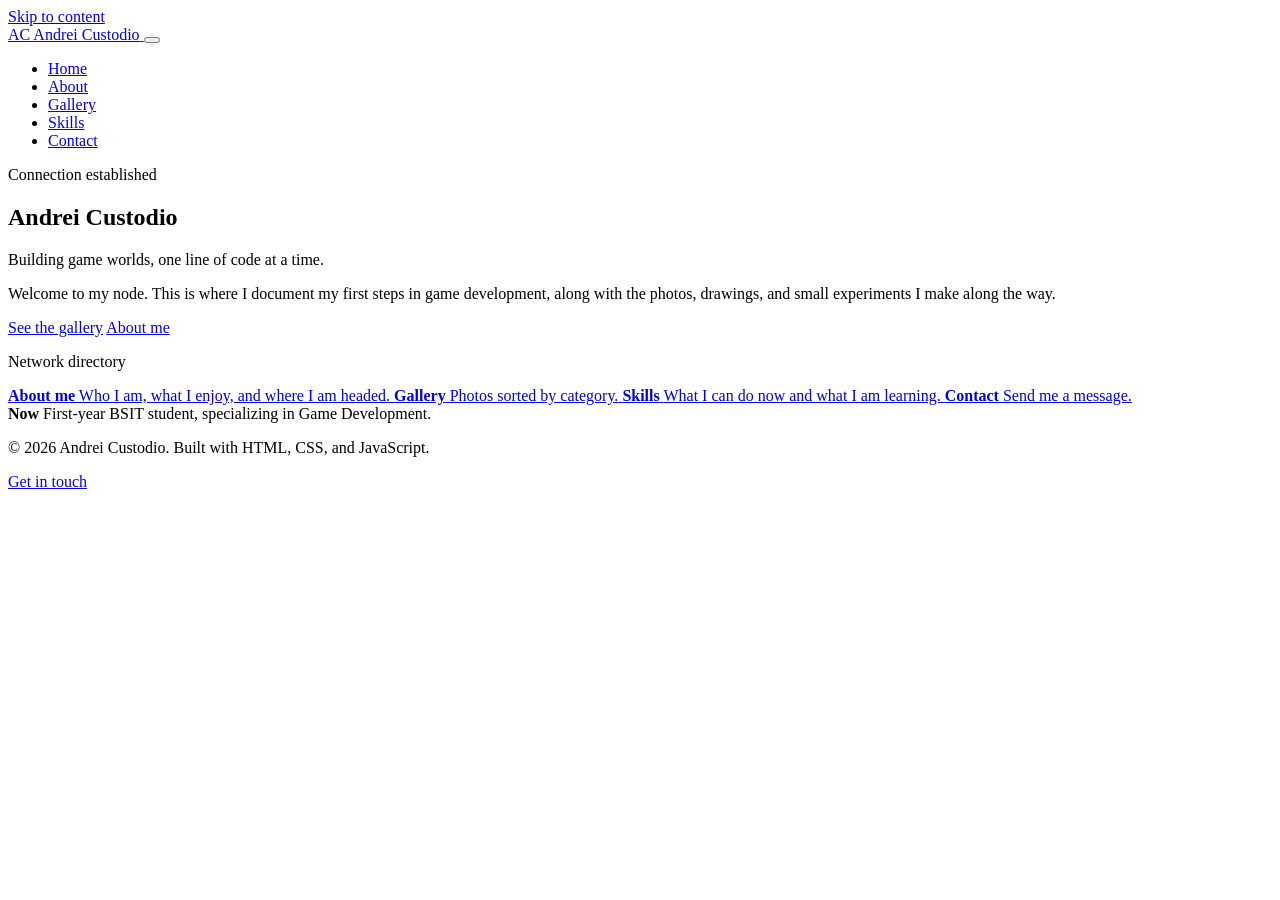
==== index.html @ eb151a93 "Add files via upload" ====
<!DOCTYPE html>
<!-- ===== HOME PAGE =====
     Edit the text between the tags to change what people read.
     The header and footer are repeated on every page. If you change them here,
     change them in the other .html files too. -->
<html lang="en">
<head>
  <meta charset="UTF-8">
  <meta name="viewport" content="width=device-width, initial-scale=1.0">
  <title>Andrei Custodio | Portfolio</title>
  <meta name="description" content="Portfolio of Andrei Custodio, a first-year BSIT Game Development student.">

  <!-- Fonts: the only external file this site uses. Remove this block to use local fonts only. -->
  <link rel="preconnect" href="https://fonts.googleapis.com">
  <link rel="preconnect" href="https://fonts.gstatic.com" crossorigin>
  <link href="https://fonts.googleapis.com/css2?family=Chakra+Petch:wght@400;500;600;700&family=Rajdhani:wght@400;500;600;700&display=swap" rel="stylesheet">

  <!-- The stylesheet for the whole site -->
  <link rel="stylesheet" href="css/style.css">
</head>
<body>

  <!-- Lets keyboard users jump past the menu -->
  <a class="skip-link" href="#main">Skip to content</a>

  <!-- ===== HEADER AND NAVIGATION (repeated on every page) ===== -->
  <header class="site-header">
    <div class="container header-inner">
      <a href="index.html" class="brand" aria-label="Andrei Custodio, home">
        <span class="brand-mark" aria-hidden="true">AC</span>
        <span class="brand-name">Andrei Custodio</span>
      </a>

      <!-- The hamburger button, shown only on small screens -->
      <button class="nav-toggle" type="button" aria-expanded="false" aria-controls="site-nav" aria-label="Toggle menu">
        <span></span><span></span><span></span>
      </button>

      <nav class="site-nav" id="site-nav" aria-label="Main navigation">
        <ul class="nav-list">
          <li><a class="nav-link" href="index.html">Home</a></li>
          <li><a class="nav-link" href="about.html">About</a></li>
          <li><a class="nav-link" href="gallery.html">Gallery</a></li>
          <li><a class="nav-link" href="skills.html">Skills</a></li>
          <li><a class="nav-link" href="contact.html">Contact</a></li>
        </ul>
      </nav>
    </div>
  </header>

  <main id="main">

    <!-- ===== HERO: name, tagline, welcome, and the network directory ===== -->
    <section class="hero">
      <div class="container hero-grid">

        <!-- Left side: the introduction. Each child animates in one after another. -->
        <div class="hero-copy">
          <p class="status-line">
            <span class="status-dot" aria-hidden="true"></span>
            Connection established
          </p>

          <!-- Your name. The data-text copy is used for the glitch effect. -->
          <h1><span class="glitch" data-text="Andrei Custodio">Andrei Custodio</span></h1>

          <!-- EDIT ME: your tagline -->
          <p class="tagline">Building game worlds, one line of code at a time.</p>

          <!-- EDIT ME: your welcome message -->
          <p>
            Welcome to my node. This is where I document my first steps in game development,
            along with the photos, drawings, and small experiments I make along the way.
          </p>

          <div class="hero-actions">
            <a class="btn" href="gallery.html">See the gallery</a>
            <a class="btn btn-ghost" href="about.html">About me</a>
          </div>
        </div>

        <!-- Right side: a directory of tiles that link to each page -->
        <aside class="frame hero-panel" aria-label="Site directory">
          <p class="panel-title">Network directory</p>

          <div class="node-grid">
            <a class="frame node" href="about.html">
              <span class="node-dot" aria-hidden="true"></span>
              <strong>About me</strong>
              <span>Who I am, what I enjoy, and where I am headed.</span>
            </a>

            <a class="frame node" href="gallery.html">
              <span class="node-dot" aria-hidden="true"></span>
              <strong>Gallery</strong>
              <span>Photos sorted by category.</span>
            </a>

            <a class="frame node" href="skills.html">
              <span class="node-dot" aria-hidden="true"></span>
              <strong>Skills</strong>
              <span>What I can do now and what I am learning.</span>
            </a>

            <a class="frame node" href="contact.html">
              <span class="node-dot" aria-hidden="true"></span>
              <strong>Contact</strong>
              <span>Send me a message.</span>
            </a>

            <!-- A non-link tile for a short status note. Edit the text to match your current focus. -->
            <div class="frame node wide">
              <span class="node-dot" aria-hidden="true"></span>
              <strong>Now</strong>
              <span>First-year BSIT student, specializing in Game Development.</span>
            </div>
          </div>
        </aside>

      </div>
    </section>

  </main>

  <!-- ===== FOOTER (repeated on every page) ===== -->
  <footer class="site-footer">
    <div class="container footer-inner">
      <p>&copy; <span id="year">2026</span> Andrei Custodio. Built with HTML, CSS, and JavaScript.</p>
      <p><a href="contact.html">Get in touch</a></p>
    </div>
  </footer>

  <!-- Pop-up message box used by main.js -->
  <div class="toast" id="toast" role="status" aria-live="polite"></div>

  <!-- JavaScript. main.js must load first because the other scripts use its helpers. -->
  <script src="js/main.js"></script>
</body>
</html>
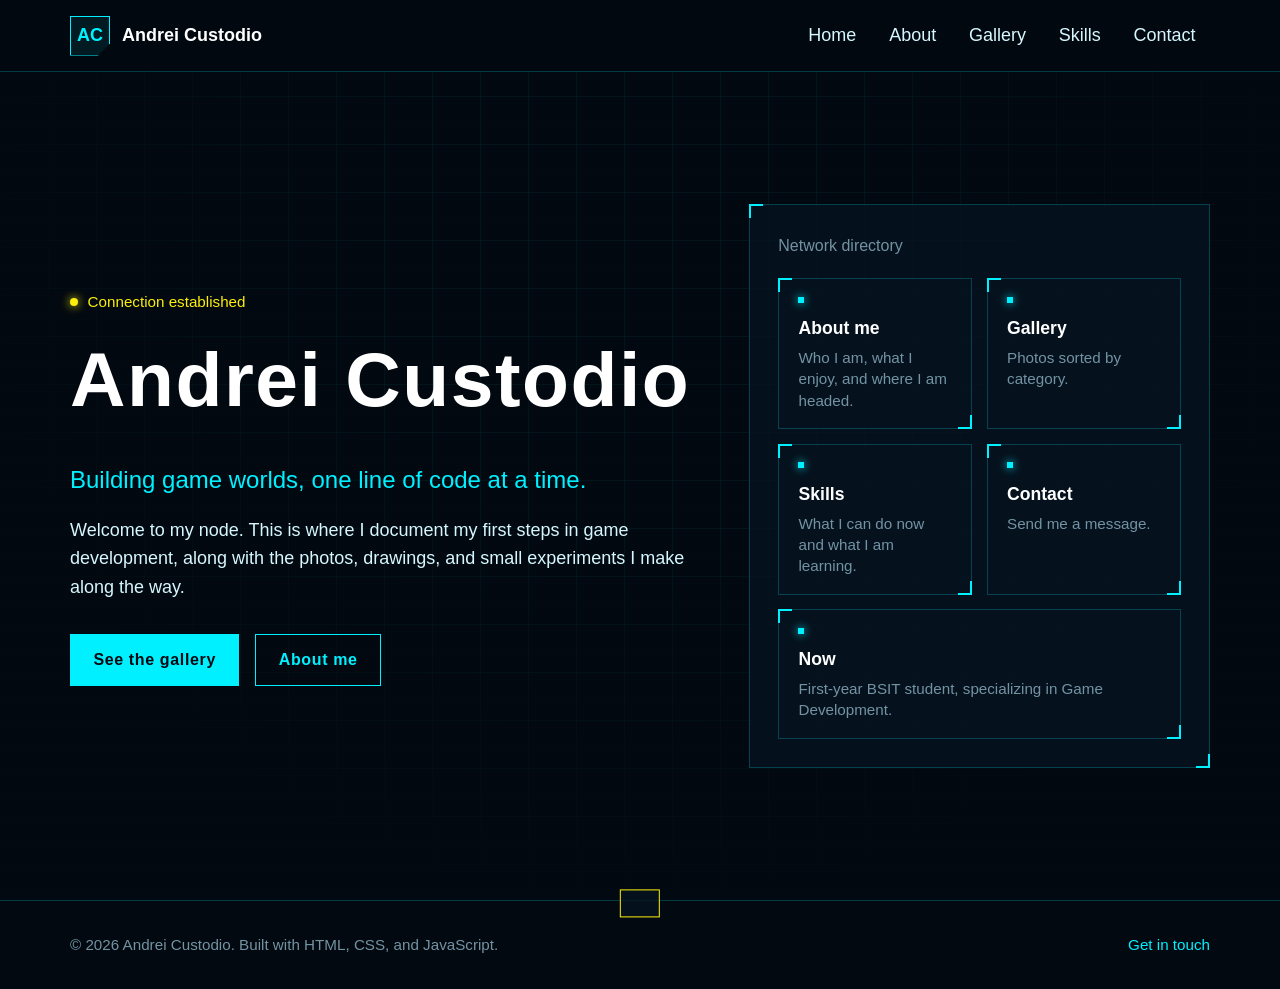
==== commit cc270e3e: "Update index.html" ====
--- a/index.html
+++ b/index.html
@@ -16,7 +16,7 @@
   <link href="https://fonts.googleapis.com/css2?family=Chakra+Petch:wght@400;500;600;700&family=Rajdhani:wght@400;500;600;700&display=swap" rel="stylesheet">
 
   <!-- The stylesheet for the whole site -->
-  <link rel="stylesheet" href="css/style.css">
+  <link rel="stylesheet" href="style.css">
 </head>
 <body>
 
--- a/style.css
+++ b/style.css
@@ -0,0 +1,1219 @@
+/* =========================================================
+   style.css - the one stylesheet for the whole site.
+
+   Table of contents
+   1. Design tokens (colours and fonts - change them here)
+   2. Base styles
+   3. Background effects
+   4. Header and navigation
+   5. Buttons
+   6. Framed panels (the bracket-corner look)
+   7. Page layout helpers
+   8. Home hero
+   9. Gallery and lightbox
+   10. Skills
+   11. Contact page
+   12. Footer and toast
+   13. Animations
+   14. Responsive rules
+   ========================================================= */
+
+
+/* ---------------------------------------------------------
+   1. DESIGN TOKENS
+   Change a colour once here and it updates across the site.
+   --------------------------------------------------------- */
+:root {
+  --bg: #030910;            /* page background */
+  --bg-2: #061420;          /* slightly lighter background */
+  --panel: rgba(6, 20, 32, 0.78); /* card and panel background */
+  --cyan: #00f0ff;          /* main neon accent */
+  --blue: #1f6bff;          /* electric blue, used for glitch detail */
+  --yellow: #fcee0a;        /* subtle accent: status, focus, notes */
+  --text: #d6f7ff;         /* body text */
+  --muted: #7393a3;         /* secondary text */
+  --line: rgba(0, 240, 255, 0.22);       /* thin borders */
+  --line-strong: rgba(0, 240, 255, 0.7); /* borders on hover */
+  --danger: #ff3b5c;        /* form error text */
+
+  --font-display: 'Chakra Petch', 'Trebuchet MS', sans-serif;
+  --font-body: 'Rajdhani', 'Segoe UI', sans-serif;
+
+  --max-width: 1140px;
+  --header-h: 72px;
+}
+
+
+/* ---------------------------------------------------------
+   2. BASE STYLES
+   --------------------------------------------------------- */
+*,
+*::before,
+*::after {
+  box-sizing: border-box;
+}
+
+html {
+  scroll-behavior: smooth;
+  scroll-padding-top: calc(var(--header-h) + 16px);
+}
+
+body {
+  margin: 0;
+  min-height: 100vh;
+  background: var(--bg);
+  color: var(--text);
+  font-family: var(--font-body);
+  font-size: 1.125rem;
+  line-height: 1.6;
+  overflow-x: hidden;
+}
+
+img {
+  max-width: 100%;
+  display: block;
+}
+
+a {
+  color: var(--cyan);
+  text-decoration: none;
+  transition: color 0.2s ease, text-shadow 0.2s ease;
+}
+
+a:hover {
+  color: #fff;
+  text-shadow: 0 0 8px var(--cyan);
+}
+
+h1,
+h2,
+h3 {
+  font-family: var(--font-display);
+  color: #fff;
+  line-height: 1.15;
+  margin: 0 0 0.5em;
+  letter-spacing: 0.02em;
+}
+
+h1 {
+  font-size: clamp(2.4rem, 7vw, 4.8rem);
+  font-weight: 700;
+}
+
+h2 {
+  font-size: clamp(1.9rem, 4vw, 2.6rem);
+  font-weight: 600;
+}
+
+h3 {
+  font-size: 1.35rem;
+  font-weight: 500;
+}
+
+p {
+  margin: 0 0 1em;
+  max-width: 62ch; /* keeps lines comfortable to read */
+}
+
+ul {
+  padding-left: 1.2rem;
+}
+
+/* Keyboard users can see where they are */
+:focus-visible {
+  outline: 2px solid var(--yellow);
+  outline-offset: 3px;
+}
+
+[hidden] {
+  display: none !important;
+}
+
+.container {
+  width: min(100% - 2.5rem, var(--max-width));
+  margin-inline: auto;
+}
+
+main {
+  padding-top: var(--header-h);
+}
+
+.section {
+  padding: clamp(3.5rem, 8vw, 6rem) 0;
+}
+
+.section-head {
+  margin-bottom: 2.5rem;
+}
+
+.section-head p {
+  color: var(--muted);
+}
+
+.muted-note {
+  color: var(--muted);
+  font-size: 0.95rem;
+}
+
+.sr-only {
+  position: absolute;
+  width: 1px;
+  height: 1px;
+  padding: 0;
+  margin: -1px;
+  overflow: hidden;
+  clip: rect(0, 0, 0, 0);
+  white-space: nowrap;
+  border: 0;
+}
+
+/* "Skip to content" link - hidden until a keyboard user tabs to it */
+.skip-link {
+  position: absolute;
+  left: 1rem;
+  top: -100px;
+  z-index: 200;
+  padding: 0.5rem 1rem;
+  background: var(--yellow);
+  color: var(--bg);
+}
+
+.skip-link:focus {
+  top: 1rem;
+}
+
+
+/* ---------------------------------------------------------
+   3. BACKGROUND EFFECTS
+   A faint grid and scanlines sit behind every page.
+   --------------------------------------------------------- */
+body::before {
+  content: "";
+  position: fixed;
+  inset: 0;
+  z-index: -2;
+  background-image:
+    linear-gradient(rgba(0, 240, 255, 0.05) 1px, transparent 1px),
+    linear-gradient(90deg, rgba(0, 240, 255, 0.05) 1px, transparent 1px);
+  background-size: 48px 48px;
+  mask-image: radial-gradient(ellipse at 50% 30%, #000 30%, transparent 80%);
+}
+
+body::after {
+  content: "";
+  position: fixed;
+  inset: 0;
+  z-index: -1;
+  pointer-events: none;
+  background: repeating-linear-gradient(
+    0deg,
+    rgba(0, 0, 0, 0.18) 0 1px,
+    transparent 1px 3px
+  );
+  opacity: 0.35;
+}
+
+
+/* ---------------------------------------------------------
+   4. HEADER AND NAVIGATION
+   --------------------------------------------------------- */
+.site-header {
+  position: fixed;   /* stays at the top while scrolling */
+  top: 0;
+  left: 0;
+  right: 0;
+  height: var(--header-h);
+  z-index: 100;
+  background: rgba(3, 9, 16, 0.92);
+  border-bottom: 1px solid var(--line);
+  transition: box-shadow 0.3s ease;
+}
+
+.site-header.scrolled {
+  box-shadow: 0 6px 24px rgba(0, 240, 255, 0.12);
+}
+
+.header-inner {
+  height: 100%;
+  display: flex;
+  align-items: center;
+  justify-content: space-between;
+  gap: 1rem;
+}
+
+.brand {
+  display: flex;
+  align-items: center;
+  gap: 0.75rem;
+  color: #fff;
+  font-family: var(--font-display);
+  font-weight: 600;
+}
+
+.brand:hover {
+  color: #fff;
+}
+
+/* The "AC" badge has a clipped corner, like a data chip */
+.brand-mark {
+  width: 40px;
+  height: 40px;
+  display: grid;
+  place-items: center;
+  color: var(--cyan);
+  background: rgba(0, 240, 255, 0.08);
+  border: 1px solid var(--cyan);
+  clip-path: polygon(0 0, 100% 0, 100% 70%, 70% 100%, 0 100%);
+  font-weight: 700;
+}
+
+.site-nav {
+  display: flex;
+}
+
+.nav-list {
+  display: flex;
+  gap: 0.25rem;
+  list-style: none;
+  margin: 0;
+  padding: 0;
+}
+
+.nav-link {
+  display: block;
+  position: relative;
+  padding: 0.5rem 0.9rem;
+  color: var(--text);
+  font-family: var(--font-display);
+  font-weight: 500;
+}
+
+/* A cyan line slides in under the link on hover and on the current page */
+.nav-link::after {
+  content: "";
+  position: absolute;
+  left: 0.9rem;
+  right: 0.9rem;
+  bottom: 2px;
+  height: 2px;
+  background: var(--cyan);
+  transform: scaleX(0);
+  transform-origin: left;
+  transition: transform 0.3s ease;
+}
+
+.nav-link:hover,
+.nav-link.active {
+  color: #fff;
+  text-shadow: 0 0 8px var(--cyan);
+}
+
+.nav-link.active {
+  color: var(--cyan);
+}
+
+.nav-link:hover::after,
+.nav-link.active::after {
+  transform: scaleX(1);
+}
+
+/* Hamburger button - only shown on small screens */
+.nav-toggle {
+  display: none;
+  flex-direction: column;
+  justify-content: center;
+  gap: 5px;
+  width: 44px;
+  height: 44px;
+  padding: 0 10px;
+  background: none;
+  border: 1px solid var(--line);
+  cursor: pointer;
+}
+
+.nav-toggle span {
+  display: block;
+  height: 2px;
+  background: var(--cyan);
+  transition: transform 0.3s ease, opacity 0.3s ease;
+}
+
+/* Turns the three lines into an X when the menu is open */
+.nav-toggle[aria-expanded="true"] span:nth-child(1) {
+  transform: translateY(7px) rotate(45deg);
+}
+
+.nav-toggle[aria-expanded="true"] span:nth-child(2) {
+  opacity: 0;
+}
+
+.nav-toggle[aria-expanded="true"] span:nth-child(3) {
+  transform: translateY(-7px) rotate(-45deg);
+}
+
+
+/* ---------------------------------------------------------
+   5. BUTTONS
+   Use class="btn" for the main action and "btn btn-ghost" for a secondary one.
+   --------------------------------------------------------- */
+.btn {
+  display: inline-flex;
+  align-items: center;
+  gap: 0.5rem;
+  padding: 0.75rem 1.4rem;
+  font-family: var(--font-display);
+  font-weight: 600;
+  font-size: 1rem;
+  letter-spacing: 0.04em;
+  color: var(--bg);
+  background: var(--cyan);
+  border: 1px solid var(--cyan);
+  cursor: pointer;
+  transition: box-shadow 0.25s ease, background 0.25s ease, color 0.25s ease;
+}
+
+.btn:hover {
+  color: var(--bg);
+  background: #fff;
+  box-shadow: 0 0 18px rgba(0, 240, 255, 0.6);
+}
+
+.btn-ghost {
+  background: transparent;
+  color: var(--cyan);
+}
+
+.btn-ghost:hover {
+  color: var(--cyan);
+  background: rgba(0, 240, 255, 0.1);
+  box-shadow: 0 0 18px rgba(0, 240, 255, 0.35);
+}
+
+
+/* ---------------------------------------------------------
+   6. FRAMED PANELS
+   .frame gives a thin border with bright corner brackets.
+   Used for cards, tiles, and forms.
+   --------------------------------------------------------- */
+.frame {
+  position: relative;
+  background: var(--panel);
+  border: 1px solid var(--line);
+  padding: 1.5rem;
+  transition: border-color 0.3s ease, box-shadow 0.3s ease, transform 0.3s ease;
+}
+
+.frame::before,
+.frame::after {
+  content: "";
+  position: absolute;
+  width: 14px;
+  height: 14px;
+  border-color: var(--cyan);
+  border-style: solid;
+  transition: width 0.3s ease, height 0.3s ease;
+}
+
+.frame::before {
+  top: -1px;
+  left: -1px;
+  border-width: 2px 0 0 2px;
+}
+
+.frame::after {
+  bottom: -1px;
+  right: -1px;
+  border-width: 0 2px 2px 0;
+}
+
+/* Brackets grow and the glow appears on hover */
+.frame:hover {
+  border-color: var(--line-strong);
+  box-shadow: 0 0 24px rgba(0, 240, 255, 0.15);
+}
+
+.frame:hover::before,
+.frame:hover::after {
+  width: 28px;
+  height: 28px;
+}
+
+
+/* ---------------------------------------------------------
+   7. PAGE LAYOUT HELPERS
+   --------------------------------------------------------- */
+/* Title block at the top of the inner pages */
+.page-header {
+  padding: 3.5rem 0 2rem;
+}
+
+.page-header p {
+  color: var(--muted);
+  font-size: 1.2rem;
+}
+
+.tags {
+  display: flex;
+  flex-wrap: wrap;
+  gap: 0.4rem;
+  list-style: none;
+  margin: 0 0 1rem;
+  padding: 0;
+}
+
+.tag {
+  padding: 0.15rem 0.55rem;
+  font-size: 0.9rem;
+  color: var(--cyan);
+  border: 1px solid var(--line);
+}
+
+.status {
+  margin: 0;
+  font-family: var(--font-display);
+  font-size: 0.9rem;
+  color: var(--yellow);
+}
+
+
+/* ---------------------------------------------------------
+   8. HOME HERO
+   --------------------------------------------------------- */
+.hero {
+  min-height: calc(100vh - var(--header-h));
+  display: flex;
+  align-items: center;
+  padding: 3rem 0;
+}
+
+.hero-grid {
+  display: grid;
+  grid-template-columns: 1.15fr 0.85fr;
+  gap: 3.5rem;
+  align-items: center;
+}
+
+.status-line {
+  display: inline-flex;
+  align-items: center;
+  gap: 0.6rem;
+  margin-bottom: 1.25rem;
+  font-family: var(--font-display);
+  font-size: 0.95rem;
+  color: var(--yellow);
+}
+
+/* A small glowing dot that pulses slowly */
+.status-dot {
+  width: 8px;
+  height: 8px;
+  border-radius: 50%;
+  background: var(--yellow);
+  box-shadow: 0 0 10px var(--yellow);
+  animation: pulse 2s infinite;
+}
+
+.hero h1 {
+  white-space: nowrap;
+}
+
+.tagline {
+  margin-bottom: 1rem;
+  font-family: var(--font-display);
+  font-size: clamp(1.2rem, 2.4vw, 1.5rem);
+  color: var(--cyan);
+}
+
+.hero-actions {
+  display: flex;
+  flex-wrap: wrap;
+  gap: 1rem;
+  margin-top: 2rem;
+}
+
+/*
+  The name glitches once when the page loads.
+  Two copies of the text are shifted in blue and yellow for a moment.
+*/
+.glitch {
+  position: relative;
+  display: inline-block;
+}
+
+.glitch::before,
+.glitch::after {
+  content: attr(data-text);
+  position: absolute;
+  left: 0;
+  top: 0;
+  width: 100%;
+  height: 100%;
+  pointer-events: none;
+  opacity: 0;
+}
+
+.glitch::before {
+  color: var(--blue);
+  clip-path: inset(0 0 55% 0);
+  animation: glitch-top 0.6s steps(3) 1s 1 forwards;
+}
+
+.glitch::after {
+  color: var(--yellow);
+  clip-path: inset(55% 0 0 0);
+  animation: glitch-bottom 0.6s steps(3) 1s 1 forwards;
+}
+
+/* The hero panel holding the directory tiles */
+.hero-panel {
+  padding: 1.75rem;
+}
+
+.panel-title {
+  margin-bottom: 1.25rem;
+  font-family: var(--font-display);
+  font-size: 1rem;
+  color: var(--muted);
+}
+
+.node-grid {
+  display: grid;
+  grid-template-columns: repeat(2, 1fr);
+  gap: 0.9rem;
+}
+
+/* Each directory tile is a link to a page */
+.node {
+  display: flex;
+  flex-direction: column;
+  gap: 0.3rem;
+  min-height: 110px;
+  padding: 1.1rem 1.2rem;
+  color: var(--text);
+}
+
+.node:hover {
+  color: var(--text);
+  text-shadow: none;
+  transform: translateY(-3px);
+}
+
+.node strong {
+  font-family: var(--font-display);
+  font-size: 1.1rem;
+  font-weight: 600;
+  color: #fff;
+}
+
+.node span {
+  color: var(--muted);
+  font-size: 0.95rem;
+  line-height: 1.4;
+}
+
+.node-dot {
+  width: 6px;
+  height: 6px;
+  margin-bottom: 0.4rem;
+  background: var(--cyan);
+  box-shadow: 0 0 8px var(--cyan);
+}
+
+/* Full-width tile for the "Now" note */
+.node.wide {
+  grid-column: span 2;
+}
+
+
+/* ---------------------------------------------------------
+   ABOUT PAGE
+   --------------------------------------------------------- */
+.about-grid {
+  display: grid;
+  grid-template-columns: 1.4fr 0.8fr;
+  gap: 3rem;
+  align-items: start;
+}
+
+.facts {
+  margin: 0;
+  display: grid;
+  gap: 0.9rem;
+}
+
+.facts div {
+  padding-bottom: 0.8rem;
+  border-bottom: 1px solid var(--line);
+}
+
+.facts dt {
+  font-size: 0.9rem;
+  color: var(--muted);
+}
+
+.facts dd {
+  margin: 0;
+  color: #fff;
+  font-family: var(--font-display);
+  font-size: 1.05rem;
+}
+
+/* Sections placed right under a page title */
+.section-tight {
+  padding-top: 1rem;
+}
+
+.about-heading {
+  margin-top: 2rem;
+  font-size: 1.6rem;
+}
+
+
+/* ---------------------------------------------------------
+   9. GALLERY AND LIGHTBOX
+   --------------------------------------------------------- */
+.filter-bar {
+  display: flex;
+  flex-wrap: wrap;
+  gap: 0.6rem;
+  margin-bottom: 2rem;
+}
+
+.filter-btn {
+  padding: 0.45rem 1rem;
+  font-family: var(--font-display);
+  font-size: 0.95rem;
+  color: var(--text);
+  background: transparent;
+  border: 1px solid var(--line);
+  cursor: pointer;
+  transition: all 0.2s ease;
+}
+
+.filter-btn:hover {
+  border-color: var(--cyan);
+  color: #fff;
+  box-shadow: 0 0 12px rgba(0, 240, 255, 0.25);
+}
+
+/* aria-pressed="true" marks the active filter */
+.filter-btn[aria-pressed="true"] {
+  background: var(--cyan);
+  border-color: var(--cyan);
+  color: var(--bg);
+}
+
+.gallery-grid {
+  display: grid;
+  grid-template-columns: repeat(auto-fill, minmax(240px, 1fr));
+  grid-auto-rows: 220px;
+  gap: 1rem;
+}
+
+.gallery-item {
+  position: relative;
+  margin: 0;
+  padding: 0;
+  overflow: hidden;
+  background: var(--bg-2);
+  border: 1px solid var(--line);
+  cursor: zoom-in;
+}
+
+.gallery-item.tall {
+  grid-row: span 2;
+}
+
+.gallery-item.wide {
+  grid-column: span 2;
+}
+
+.gallery-item img {
+  width: 100%;
+  height: 100%;
+  object-fit: cover;
+  filter: saturate(0.8) brightness(0.9);
+  transition: transform 0.6s ease, filter 0.3s ease;
+}
+
+.gallery-item:hover img,
+.gallery-item:focus-visible img {
+  transform: scale(1.06);
+  filter: saturate(1.2) brightness(1);
+}
+
+/* Caption slides up from the bottom on hover */
+.gallery-caption {
+  position: absolute;
+  left: 0;
+  right: 0;
+  bottom: 0;
+  padding: 0.6rem 0.8rem;
+  background: linear-gradient(transparent, rgba(3, 9, 16, 0.95));
+  color: #fff;
+  font-family: var(--font-display);
+  font-size: 0.95rem;
+  text-align: left;
+  transform: translateY(100%);
+  transition: transform 0.3s ease;
+}
+
+.gallery-item:hover .gallery-caption,
+.gallery-item:focus-visible .gallery-caption {
+  transform: none;
+}
+
+/* Full-screen image viewer */
+.lightbox {
+  position: fixed;
+  inset: 0;
+  z-index: 150;
+  display: grid;
+  place-items: center;
+  padding: 2rem;
+  background: rgba(3, 9, 16, 0.92);
+}
+
+.lightbox-inner {
+  position: relative;
+  max-width: min(960px, 100%);
+}
+
+.lightbox img {
+  max-height: 75vh;
+  width: auto;
+  margin: 0 auto;
+  border: 1px solid var(--line-strong);
+}
+
+.lightbox-caption {
+  margin-top: 0.75rem;
+  color: var(--muted);
+  text-align: center;
+}
+
+.lightbox-close {
+  position: absolute;
+  top: -2.75rem;
+  right: 0;
+  padding: 0.35rem 0.9rem;
+  font-family: var(--font-display);
+  color: var(--cyan);
+  background: transparent;
+  border: 1px solid var(--cyan);
+  cursor: pointer;
+}
+
+.lightbox-close:hover {
+  background: rgba(0, 240, 255, 0.1);
+}
+
+
+/* ---------------------------------------------------------
+   10. SKILLS
+   --------------------------------------------------------- */
+.skill-groups {
+  display: grid;
+  gap: 2.5rem;
+}
+
+.group-title {
+  padding-bottom: 0.6rem;
+  border-bottom: 1px solid var(--line);
+}
+
+.skill-grid {
+  display: grid;
+  grid-template-columns: repeat(auto-fill, minmax(260px, 1fr));
+  gap: 1rem;
+  margin-top: 1.25rem;
+}
+
+.skill {
+  padding: 1.2rem 1.3rem;
+}
+
+.skill-top {
+  display: flex;
+  justify-content: space-between;
+  align-items: baseline;
+  gap: 1rem;
+}
+
+.skill-name {
+  margin: 0;
+  font-family: var(--font-display);
+  font-size: 1.15rem;
+  font-weight: 600;
+  color: #fff;
+}
+
+.skill-level {
+  font-size: 0.9rem;
+  color: var(--yellow);
+  text-align: right;
+}
+
+/* Three segments show the level. They are not a percentage on purpose. */
+.meter {
+  display: flex;
+  gap: 0.35rem;
+  margin: 0.8rem 0;
+}
+
+.meter span {
+  flex: 1;
+  height: 8px;
+  background: rgba(0, 240, 255, 0.12);
+  border: 1px solid var(--line);
+}
+
+.meter span.on {
+  background: var(--cyan);
+  border-color: var(--cyan);
+  box-shadow: 0 0 8px rgba(0, 240, 255, 0.6);
+}
+
+.skill-note {
+  margin: 0;
+  font-size: 1rem;
+  color: var(--muted);
+}
+
+
+/* ---------------------------------------------------------
+   11. CONTACT PAGE
+   --------------------------------------------------------- */
+.contact-grid {
+  display: grid;
+  grid-template-columns: 1.1fr 0.9fr;
+  gap: 3rem;
+  align-items: start;
+}
+
+.form {
+  position: relative; /* needed so the hidden honeypot field stays out of the way */
+  display: grid;
+  gap: 1.2rem;
+  padding: 2rem;
+}
+
+.field {
+  display: flex;
+  flex-direction: column;
+  gap: 0.4rem;
+}
+
+.field label {
+  font-family: var(--font-display);
+  font-weight: 500;
+  color: #fff;
+}
+
+.field input,
+.field textarea {
+  padding: 0.75rem 0.9rem;
+  font: inherit;
+  color: #fff;
+  background: rgba(0, 240, 255, 0.04);
+  border: 1px solid var(--line);
+  border-bottom: 2px solid var(--cyan);
+  transition: box-shadow 0.2s ease, border-color 0.2s ease;
+}
+
+.field input:focus,
+.field textarea:focus {
+  outline: none;
+  border-color: var(--cyan);
+  box-shadow: 0 0 16px rgba(0, 240, 255, 0.25);
+}
+
+.field textarea {
+  min-height: 150px;
+  resize: vertical;
+}
+
+.field.invalid input,
+.field.invalid textarea {
+  border-color: var(--danger);
+}
+
+.field-error {
+  min-height: 1em;
+  font-size: 0.95rem;
+  color: var(--danger);
+}
+
+/* Honeypot: a field only bots fill in. Moved off-screen, not hidden with display:none. */
+.hp {
+  position: absolute;
+  left: -9999px;
+}
+
+.form-status {
+  min-height: 1.5em;
+  margin: 0;
+  color: var(--yellow);
+}
+
+/* ---------------------------------------------------------
+   ABOUT PORTRAIT (cyberpunk look)
+   The photo starts as a cyan-blue duotone with scanlines.
+   Hovering over it brings back the full colour.
+   --------------------------------------------------------- */
+.portrait {
+  position: relative;
+  margin: 0 0 1.5rem;
+  overflow: hidden;
+  border: 1px solid var(--line-strong);
+  border-bottom: 3px solid var(--yellow);
+  box-shadow: 0 0 24px rgba(0, 240, 255, 0.15);
+}
+
+.portrait img {
+  display: block;
+  width: 100%;
+  aspect-ratio: 4 / 5;
+  object-fit: cover;
+  filter: grayscale(1) contrast(1.15) brightness(0.95);
+  transition: filter 0.4s ease;
+}
+
+/* Cyan-to-blue tint over the photo */
+.portrait::before {
+  content: "";
+  position: absolute;
+  inset: 0;
+  pointer-events: none;
+  background: linear-gradient(160deg, rgba(0, 240, 255, 0.45), rgba(31, 107, 255, 0.35));
+  mix-blend-mode: screen;
+}
+
+/* Fine scanlines across the photo */
+.portrait::after {
+  content: "";
+  position: absolute;
+  inset: 0;
+  pointer-events: none;
+  background: repeating-linear-gradient(0deg, rgba(0, 0, 0, 0.25) 0 1px, transparent 1px 3px);
+}
+
+.portrait:hover img {
+  filter: none;
+}
+
+
+/* ---------------------------------------------------------
+   12. FOOTER AND TOAST
+   --------------------------------------------------------- */
+.site-footer {
+  padding: 2rem 0;
+  border-top: 1px solid var(--line);
+  color: var(--muted);
+  font-size: 0.95rem;
+}
+
+.footer-inner {
+  display: flex;
+  flex-wrap: wrap;
+  justify-content: space-between;
+  gap: 1rem;
+}
+
+.footer-inner p {
+  margin: 0;
+}
+
+/* Small pop-up message at the bottom of the screen */
+.toast {
+  position: fixed;
+  left: 50%;
+  bottom: 1.5rem;
+  z-index: 300;
+  max-width: calc(100% - 2rem);
+  padding: 0.8rem 1.2rem;
+  background: var(--panel);
+  border: 1px solid var(--yellow);
+  color: var(--text);
+  transform: translate(-50%, 150%);
+  transition: transform 0.35s ease;
+}
+
+.toast.show {
+  transform: translate(-50%, 0);
+}
+
+
+/* ---------------------------------------------------------
+   13. ANIMATIONS
+   --------------------------------------------------------- */
+@keyframes pulse {
+  0%,
+  100% {
+    opacity: 1;
+  }
+  50% {
+    opacity: 0.35;
+  }
+}
+
+/* Hero content slides in one piece after another on load */
+@keyframes boot-in {
+  from {
+    opacity: 0;
+    transform: translateY(14px);
+  }
+  to {
+    opacity: 1;
+    transform: none;
+  }
+}
+
+.hero-copy > * {
+  animation: boot-in 0.6s ease both;
+}
+
+.hero-copy > *:nth-child(2) { animation-delay: 0.1s; }
+.hero-copy > *:nth-child(3) { animation-delay: 0.2s; }
+.hero-copy > *:nth-child(4) { animation-delay: 0.3s; }
+.hero-copy > *:nth-child(5) { animation-delay: 0.4s; }
+.hero-copy > *:nth-child(6) { animation-delay: 0.5s; }
+
+.hero-panel {
+  animation: boot-in 0.7s ease 0.35s both;
+}
+
+@keyframes glitch-top {
+  0% {
+    opacity: 0.8;
+    transform: translate(-4px, 0);
+  }
+  50% {
+    opacity: 0.8;
+    transform: translate(3px, -2px);
+  }
+  100% {
+    opacity: 0;
+    transform: translate(0, 0);
+  }
+}
+
+@keyframes glitch-bottom {
+  0% {
+    opacity: 0.8;
+    transform: translate(4px, 0);
+  }
+  50% {
+    opacity: 0.8;
+    transform: translate(-3px, 2px);
+  }
+  100% {
+    opacity: 0;
+    transform: translate(0, 0);
+  }
+}
+
+
+/* ---------------------------------------------------------
+   14. RESPONSIVE RULES
+   --------------------------------------------------------- */
+
+/* Tablets and small laptops */
+@media (max-width: 900px) {
+  .hero-grid,
+  .about-grid,
+  .contact-grid {
+    grid-template-columns: 1fr;
+  }
+
+  .hero h1 {
+    white-space: normal;
+  }
+
+  .gallery-grid {
+    grid-auto-rows: 200px;
+  }
+}
+
+/* Phones and tablets: the menu collapses into a hamburger */
+@media (max-width: 820px) {
+  .nav-toggle {
+    display: flex;
+  }
+
+  .site-nav {
+    display: none;
+    position: absolute;
+    top: 100%;
+    left: 0;
+    right: 0;
+    background: rgba(3, 9, 16, 0.98);
+    border-bottom: 1px solid var(--line);
+  }
+
+  .site-nav.open {
+    display: block;
+  }
+
+  .nav-list {
+    flex-direction: column;
+    gap: 0.25rem;
+    padding: 1rem 1.25rem;
+  }
+
+  .nav-link {
+    padding: 0.75rem 0.5rem;
+  }
+}
+
+/* Small phones */
+@media (max-width: 560px) {
+  body {
+    font-size: 1.05rem;
+  }
+
+  .node-grid {
+    grid-template-columns: 1fr;
+  }
+
+  .node.wide {
+    grid-column: auto;
+  }
+
+  .gallery-grid {
+    grid-auto-rows: 180px;
+  }
+
+  .gallery-item.wide {
+    grid-column: auto;
+  }
+
+  .gallery-item.tall {
+    grid-row: auto;
+  }
+
+  .form {
+    padding: 1.4rem;
+  }
+}
+
+/* People who turn off motion in their system settings get no animation */
+@media (prefers-reduced-motion: reduce) {
+  *,
+  *::before,
+  *::after {
+    animation: none !important;
+    transition: none !important;
+    scroll-behavior: auto !important;
+  }
+
+  .glitch::before,
+  .glitch::after {
+    display: none;
+  }
+
+  .hero-copy > *,
+  .hero-panel {
+    opacity: 1;
+  }
+}
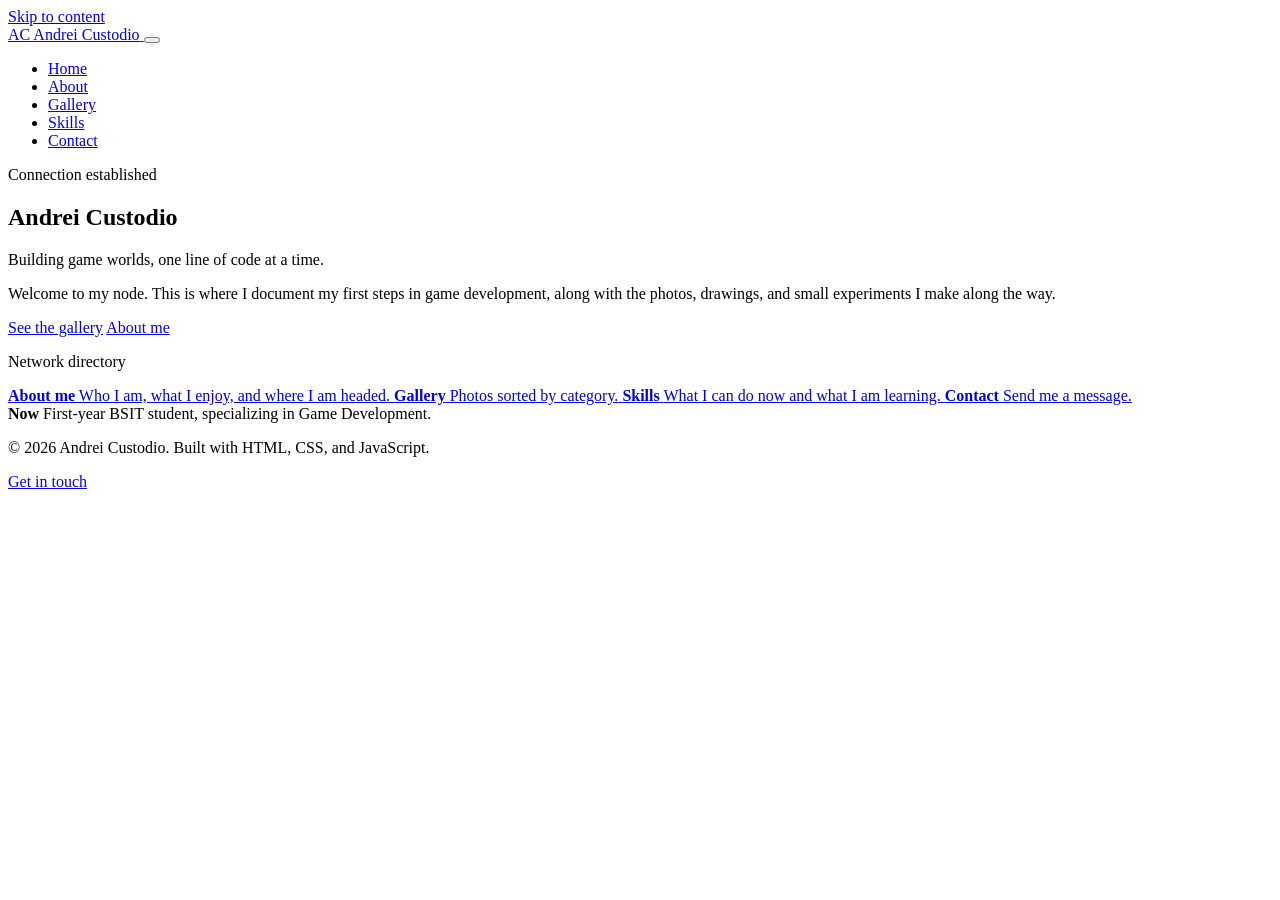
==== commit 0fd2e38f: "Update index.html" ====
--- a/index.html
+++ b/index.html
@@ -16,7 +16,7 @@
   <link href="https://fonts.googleapis.com/css2?family=Chakra+Petch:wght@400;500;600;700&family=Rajdhani:wght@400;500;600;700&display=swap" rel="stylesheet">
 
   <!-- The stylesheet for the whole site -->
-  <link rel="stylesheet" href="style.css">
+  <link rel="stylesheet" href="css/style.css">
 </head>
 <body>
 
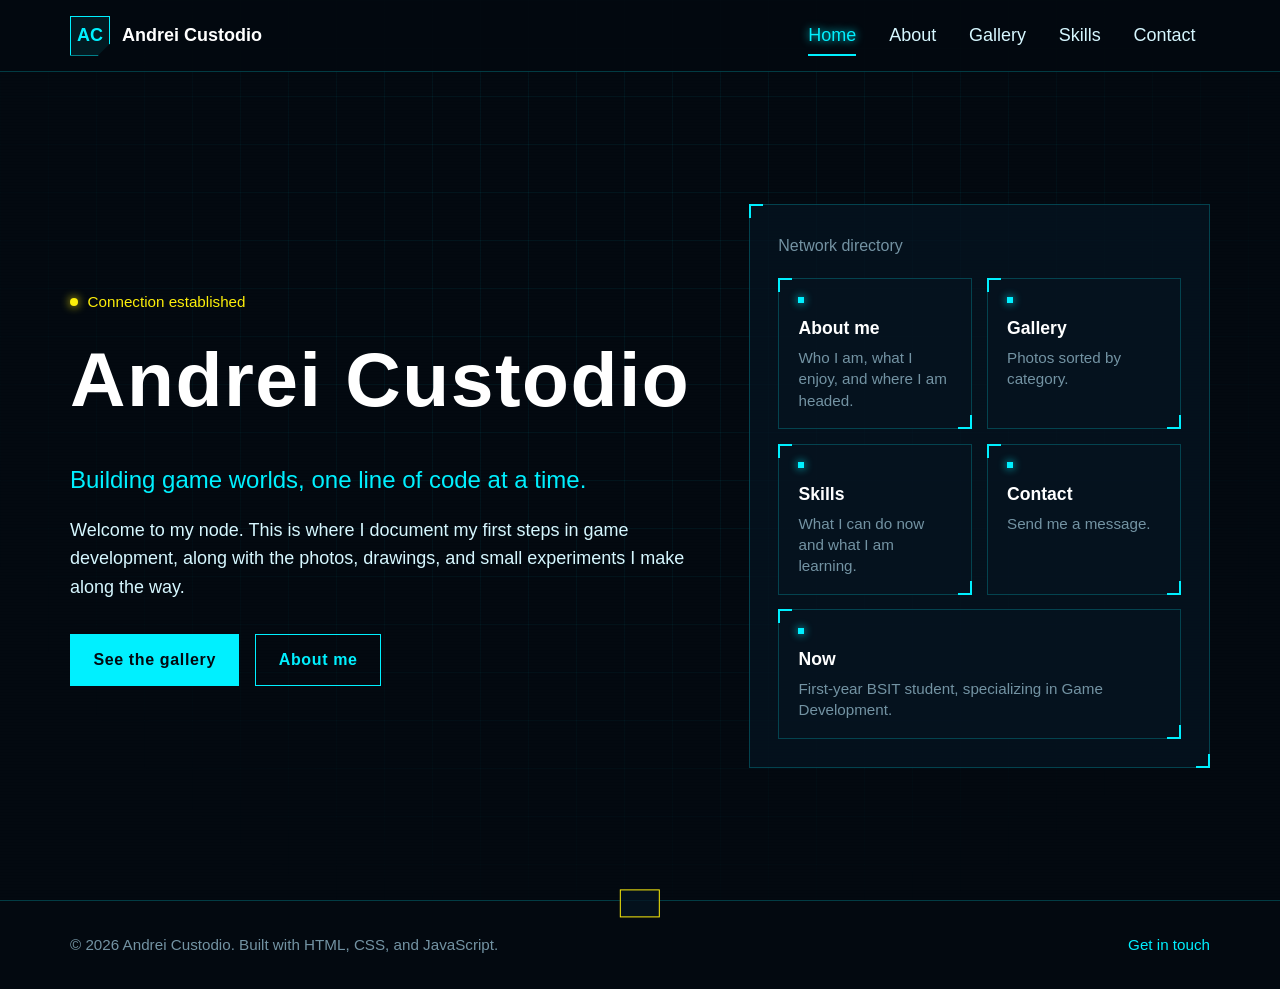
==== commit 44f2939e: "Add files via upload" ====
--- a/index.html
+++ b/index.html
@@ -16,7 +16,7 @@
   <link href="https://fonts.googleapis.com/css2?family=Chakra+Petch:wght@400;500;600;700&family=Rajdhani:wght@400;500;600;700&display=swap" rel="stylesheet">
 
   <!-- The stylesheet for the whole site -->
-  <link rel="stylesheet" href="css/style.css">
+  <link rel="stylesheet" href="style.css">
 </head>
 <body>
 
@@ -134,6 +134,6 @@
   <div class="toast" id="toast" role="status" aria-live="polite"></div>
 
   <!-- JavaScript. main.js must load first because the other scripts use its helpers. -->
-  <script src="js/main.js"></script>
+  <script src="main.js"></script>
 </body>
 </html>
--- a/style.css
+++ b/style.css
@@ -0,0 +1,1219 @@
+/* =========================================================
+   style.css - the one stylesheet for the whole site.
+
+   Table of contents
+   1. Design tokens (colours and fonts - change them here)
+   2. Base styles
+   3. Background effects
+   4. Header and navigation
+   5. Buttons
+   6. Framed panels (the bracket-corner look)
+   7. Page layout helpers
+   8. Home hero
+   9. Gallery and lightbox
+   10. Skills
+   11. Contact page
+   12. Footer and toast
+   13. Animations
+   14. Responsive rules
+   ========================================================= */
+
+
+/* ---------------------------------------------------------
+   1. DESIGN TOKENS
+   Change a colour once here and it updates across the site.
+   --------------------------------------------------------- */
+:root {
+  --bg: #030910;            /* page background */
+  --bg-2: #061420;          /* slightly lighter background */
+  --panel: rgba(6, 20, 32, 0.78); /* card and panel background */
+  --cyan: #00f0ff;          /* main neon accent */
+  --blue: #1f6bff;          /* electric blue, used for glitch detail */
+  --yellow: #fcee0a;        /* subtle accent: status, focus, notes */
+  --text: #d6f7ff;         /* body text */
+  --muted: #7393a3;         /* secondary text */
+  --line: rgba(0, 240, 255, 0.22);       /* thin borders */
+  --line-strong: rgba(0, 240, 255, 0.7); /* borders on hover */
+  --danger: #ff3b5c;        /* form error text */
+
+  --font-display: 'Chakra Petch', 'Trebuchet MS', sans-serif;
+  --font-body: 'Rajdhani', 'Segoe UI', sans-serif;
+
+  --max-width: 1140px;
+  --header-h: 72px;
+}
+
+
+/* ---------------------------------------------------------
+   2. BASE STYLES
+   --------------------------------------------------------- */
+*,
+*::before,
+*::after {
+  box-sizing: border-box;
+}
+
+html {
+  scroll-behavior: smooth;
+  scroll-padding-top: calc(var(--header-h) + 16px);
+}
+
+body {
+  margin: 0;
+  min-height: 100vh;
+  background: var(--bg);
+  color: var(--text);
+  font-family: var(--font-body);
+  font-size: 1.125rem;
+  line-height: 1.6;
+  overflow-x: hidden;
+}
+
+img {
+  max-width: 100%;
+  display: block;
+}
+
+a {
+  color: var(--cyan);
+  text-decoration: none;
+  transition: color 0.2s ease, text-shadow 0.2s ease;
+}
+
+a:hover {
+  color: #fff;
+  text-shadow: 0 0 8px var(--cyan);
+}
+
+h1,
+h2,
+h3 {
+  font-family: var(--font-display);
+  color: #fff;
+  line-height: 1.15;
+  margin: 0 0 0.5em;
+  letter-spacing: 0.02em;
+}
+
+h1 {
+  font-size: clamp(2.4rem, 7vw, 4.8rem);
+  font-weight: 700;
+}
+
+h2 {
+  font-size: clamp(1.9rem, 4vw, 2.6rem);
+  font-weight: 600;
+}
+
+h3 {
+  font-size: 1.35rem;
+  font-weight: 500;
+}
+
+p {
+  margin: 0 0 1em;
+  max-width: 62ch; /* keeps lines comfortable to read */
+}
+
+ul {
+  padding-left: 1.2rem;
+}
+
+/* Keyboard users can see where they are */
+:focus-visible {
+  outline: 2px solid var(--yellow);
+  outline-offset: 3px;
+}
+
+[hidden] {
+  display: none !important;
+}
+
+.container {
+  width: min(100% - 2.5rem, var(--max-width));
+  margin-inline: auto;
+}
+
+main {
+  padding-top: var(--header-h);
+}
+
+.section {
+  padding: clamp(3.5rem, 8vw, 6rem) 0;
+}
+
+.section-head {
+  margin-bottom: 2.5rem;
+}
+
+.section-head p {
+  color: var(--muted);
+}
+
+.muted-note {
+  color: var(--muted);
+  font-size: 0.95rem;
+}
+
+.sr-only {
+  position: absolute;
+  width: 1px;
+  height: 1px;
+  padding: 0;
+  margin: -1px;
+  overflow: hidden;
+  clip: rect(0, 0, 0, 0);
+  white-space: nowrap;
+  border: 0;
+}
+
+/* "Skip to content" link - hidden until a keyboard user tabs to it */
+.skip-link {
+  position: absolute;
+  left: 1rem;
+  top: -100px;
+  z-index: 200;
+  padding: 0.5rem 1rem;
+  background: var(--yellow);
+  color: var(--bg);
+}
+
+.skip-link:focus {
+  top: 1rem;
+}
+
+
+/* ---------------------------------------------------------
+   3. BACKGROUND EFFECTS
+   A faint grid and scanlines sit behind every page.
+   --------------------------------------------------------- */
+body::before {
+  content: "";
+  position: fixed;
+  inset: 0;
+  z-index: -2;
+  background-image:
+    linear-gradient(rgba(0, 240, 255, 0.05) 1px, transparent 1px),
+    linear-gradient(90deg, rgba(0, 240, 255, 0.05) 1px, transparent 1px);
+  background-size: 48px 48px;
+  mask-image: radial-gradient(ellipse at 50% 30%, #000 30%, transparent 80%);
+}
+
+body::after {
+  content: "";
+  position: fixed;
+  inset: 0;
+  z-index: -1;
+  pointer-events: none;
+  background: repeating-linear-gradient(
+    0deg,
+    rgba(0, 0, 0, 0.18) 0 1px,
+    transparent 1px 3px
+  );
+  opacity: 0.35;
+}
+
+
+/* ---------------------------------------------------------
+   4. HEADER AND NAVIGATION
+   --------------------------------------------------------- */
+.site-header {
+  position: fixed;   /* stays at the top while scrolling */
+  top: 0;
+  left: 0;
+  right: 0;
+  height: var(--header-h);
+  z-index: 100;
+  background: rgba(3, 9, 16, 0.92);
+  border-bottom: 1px solid var(--line);
+  transition: box-shadow 0.3s ease;
+}
+
+.site-header.scrolled {
+  box-shadow: 0 6px 24px rgba(0, 240, 255, 0.12);
+}
+
+.header-inner {
+  height: 100%;
+  display: flex;
+  align-items: center;
+  justify-content: space-between;
+  gap: 1rem;
+}
+
+.brand {
+  display: flex;
+  align-items: center;
+  gap: 0.75rem;
+  color: #fff;
+  font-family: var(--font-display);
+  font-weight: 600;
+}
+
+.brand:hover {
+  color: #fff;
+}
+
+/* The "AC" badge has a clipped corner, like a data chip */
+.brand-mark {
+  width: 40px;
+  height: 40px;
+  display: grid;
+  place-items: center;
+  color: var(--cyan);
+  background: rgba(0, 240, 255, 0.08);
+  border: 1px solid var(--cyan);
+  clip-path: polygon(0 0, 100% 0, 100% 70%, 70% 100%, 0 100%);
+  font-weight: 700;
+}
+
+.site-nav {
+  display: flex;
+}
+
+.nav-list {
+  display: flex;
+  gap: 0.25rem;
+  list-style: none;
+  margin: 0;
+  padding: 0;
+}
+
+.nav-link {
+  display: block;
+  position: relative;
+  padding: 0.5rem 0.9rem;
+  color: var(--text);
+  font-family: var(--font-display);
+  font-weight: 500;
+}
+
+/* A cyan line slides in under the link on hover and on the current page */
+.nav-link::after {
+  content: "";
+  position: absolute;
+  left: 0.9rem;
+  right: 0.9rem;
+  bottom: 2px;
+  height: 2px;
+  background: var(--cyan);
+  transform: scaleX(0);
+  transform-origin: left;
+  transition: transform 0.3s ease;
+}
+
+.nav-link:hover,
+.nav-link.active {
+  color: #fff;
+  text-shadow: 0 0 8px var(--cyan);
+}
+
+.nav-link.active {
+  color: var(--cyan);
+}
+
+.nav-link:hover::after,
+.nav-link.active::after {
+  transform: scaleX(1);
+}
+
+/* Hamburger button - only shown on small screens */
+.nav-toggle {
+  display: none;
+  flex-direction: column;
+  justify-content: center;
+  gap: 5px;
+  width: 44px;
+  height: 44px;
+  padding: 0 10px;
+  background: none;
+  border: 1px solid var(--line);
+  cursor: pointer;
+}
+
+.nav-toggle span {
+  display: block;
+  height: 2px;
+  background: var(--cyan);
+  transition: transform 0.3s ease, opacity 0.3s ease;
+}
+
+/* Turns the three lines into an X when the menu is open */
+.nav-toggle[aria-expanded="true"] span:nth-child(1) {
+  transform: translateY(7px) rotate(45deg);
+}
+
+.nav-toggle[aria-expanded="true"] span:nth-child(2) {
+  opacity: 0;
+}
+
+.nav-toggle[aria-expanded="true"] span:nth-child(3) {
+  transform: translateY(-7px) rotate(-45deg);
+}
+
+
+/* ---------------------------------------------------------
+   5. BUTTONS
+   Use class="btn" for the main action and "btn btn-ghost" for a secondary one.
+   --------------------------------------------------------- */
+.btn {
+  display: inline-flex;
+  align-items: center;
+  gap: 0.5rem;
+  padding: 0.75rem 1.4rem;
+  font-family: var(--font-display);
+  font-weight: 600;
+  font-size: 1rem;
+  letter-spacing: 0.04em;
+  color: var(--bg);
+  background: var(--cyan);
+  border: 1px solid var(--cyan);
+  cursor: pointer;
+  transition: box-shadow 0.25s ease, background 0.25s ease, color 0.25s ease;
+}
+
+.btn:hover {
+  color: var(--bg);
+  background: #fff;
+  box-shadow: 0 0 18px rgba(0, 240, 255, 0.6);
+}
+
+.btn-ghost {
+  background: transparent;
+  color: var(--cyan);
+}
+
+.btn-ghost:hover {
+  color: var(--cyan);
+  background: rgba(0, 240, 255, 0.1);
+  box-shadow: 0 0 18px rgba(0, 240, 255, 0.35);
+}
+
+
+/* ---------------------------------------------------------
+   6. FRAMED PANELS
+   .frame gives a thin border with bright corner brackets.
+   Used for cards, tiles, and forms.
+   --------------------------------------------------------- */
+.frame {
+  position: relative;
+  background: var(--panel);
+  border: 1px solid var(--line);
+  padding: 1.5rem;
+  transition: border-color 0.3s ease, box-shadow 0.3s ease, transform 0.3s ease;
+}
+
+.frame::before,
+.frame::after {
+  content: "";
+  position: absolute;
+  width: 14px;
+  height: 14px;
+  border-color: var(--cyan);
+  border-style: solid;
+  transition: width 0.3s ease, height 0.3s ease;
+}
+
+.frame::before {
+  top: -1px;
+  left: -1px;
+  border-width: 2px 0 0 2px;
+}
+
+.frame::after {
+  bottom: -1px;
+  right: -1px;
+  border-width: 0 2px 2px 0;
+}
+
+/* Brackets grow and the glow appears on hover */
+.frame:hover {
+  border-color: var(--line-strong);
+  box-shadow: 0 0 24px rgba(0, 240, 255, 0.15);
+}
+
+.frame:hover::before,
+.frame:hover::after {
+  width: 28px;
+  height: 28px;
+}
+
+
+/* ---------------------------------------------------------
+   7. PAGE LAYOUT HELPERS
+   --------------------------------------------------------- */
+/* Title block at the top of the inner pages */
+.page-header {
+  padding: 3.5rem 0 2rem;
+}
+
+.page-header p {
+  color: var(--muted);
+  font-size: 1.2rem;
+}
+
+.tags {
+  display: flex;
+  flex-wrap: wrap;
+  gap: 0.4rem;
+  list-style: none;
+  margin: 0 0 1rem;
+  padding: 0;
+}
+
+.tag {
+  padding: 0.15rem 0.55rem;
+  font-size: 0.9rem;
+  color: var(--cyan);
+  border: 1px solid var(--line);
+}
+
+.status {
+  margin: 0;
+  font-family: var(--font-display);
+  font-size: 0.9rem;
+  color: var(--yellow);
+}
+
+
+/* ---------------------------------------------------------
+   8. HOME HERO
+   --------------------------------------------------------- */
+.hero {
+  min-height: calc(100vh - var(--header-h));
+  display: flex;
+  align-items: center;
+  padding: 3rem 0;
+}
+
+.hero-grid {
+  display: grid;
+  grid-template-columns: 1.15fr 0.85fr;
+  gap: 3.5rem;
+  align-items: center;
+}
+
+.status-line {
+  display: inline-flex;
+  align-items: center;
+  gap: 0.6rem;
+  margin-bottom: 1.25rem;
+  font-family: var(--font-display);
+  font-size: 0.95rem;
+  color: var(--yellow);
+}
+
+/* A small glowing dot that pulses slowly */
+.status-dot {
+  width: 8px;
+  height: 8px;
+  border-radius: 50%;
+  background: var(--yellow);
+  box-shadow: 0 0 10px var(--yellow);
+  animation: pulse 2s infinite;
+}
+
+.hero h1 {
+  white-space: nowrap;
+}
+
+.tagline {
+  margin-bottom: 1rem;
+  font-family: var(--font-display);
+  font-size: clamp(1.2rem, 2.4vw, 1.5rem);
+  color: var(--cyan);
+}
+
+.hero-actions {
+  display: flex;
+  flex-wrap: wrap;
+  gap: 1rem;
+  margin-top: 2rem;
+}
+
+/*
+  The name glitches once when the page loads.
+  Two copies of the text are shifted in blue and yellow for a moment.
+*/
+.glitch {
+  position: relative;
+  display: inline-block;
+}
+
+.glitch::before,
+.glitch::after {
+  content: attr(data-text);
+  position: absolute;
+  left: 0;
+  top: 0;
+  width: 100%;
+  height: 100%;
+  pointer-events: none;
+  opacity: 0;
+}
+
+.glitch::before {
+  color: var(--blue);
+  clip-path: inset(0 0 55% 0);
+  animation: glitch-top 0.6s steps(3) 1s 1 forwards;
+}
+
+.glitch::after {
+  color: var(--yellow);
+  clip-path: inset(55% 0 0 0);
+  animation: glitch-bottom 0.6s steps(3) 1s 1 forwards;
+}
+
+/* The hero panel holding the directory tiles */
+.hero-panel {
+  padding: 1.75rem;
+}
+
+.panel-title {
+  margin-bottom: 1.25rem;
+  font-family: var(--font-display);
+  font-size: 1rem;
+  color: var(--muted);
+}
+
+.node-grid {
+  display: grid;
+  grid-template-columns: repeat(2, 1fr);
+  gap: 0.9rem;
+}
+
+/* Each directory tile is a link to a page */
+.node {
+  display: flex;
+  flex-direction: column;
+  gap: 0.3rem;
+  min-height: 110px;
+  padding: 1.1rem 1.2rem;
+  color: var(--text);
+}
+
+.node:hover {
+  color: var(--text);
+  text-shadow: none;
+  transform: translateY(-3px);
+}
+
+.node strong {
+  font-family: var(--font-display);
+  font-size: 1.1rem;
+  font-weight: 600;
+  color: #fff;
+}
+
+.node span {
+  color: var(--muted);
+  font-size: 0.95rem;
+  line-height: 1.4;
+}
+
+.node-dot {
+  width: 6px;
+  height: 6px;
+  margin-bottom: 0.4rem;
+  background: var(--cyan);
+  box-shadow: 0 0 8px var(--cyan);
+}
+
+/* Full-width tile for the "Now" note */
+.node.wide {
+  grid-column: span 2;
+}
+
+
+/* ---------------------------------------------------------
+   ABOUT PAGE
+   --------------------------------------------------------- */
+.about-grid {
+  display: grid;
+  grid-template-columns: 1.4fr 0.8fr;
+  gap: 3rem;
+  align-items: start;
+}
+
+.facts {
+  margin: 0;
+  display: grid;
+  gap: 0.9rem;
+}
+
+.facts div {
+  padding-bottom: 0.8rem;
+  border-bottom: 1px solid var(--line);
+}
+
+.facts dt {
+  font-size: 0.9rem;
+  color: var(--muted);
+}
+
+.facts dd {
+  margin: 0;
+  color: #fff;
+  font-family: var(--font-display);
+  font-size: 1.05rem;
+}
+
+/* Sections placed right under a page title */
+.section-tight {
+  padding-top: 1rem;
+}
+
+.about-heading {
+  margin-top: 2rem;
+  font-size: 1.6rem;
+}
+
+
+/* ---------------------------------------------------------
+   9. GALLERY AND LIGHTBOX
+   --------------------------------------------------------- */
+.filter-bar {
+  display: flex;
+  flex-wrap: wrap;
+  gap: 0.6rem;
+  margin-bottom: 2rem;
+}
+
+.filter-btn {
+  padding: 0.45rem 1rem;
+  font-family: var(--font-display);
+  font-size: 0.95rem;
+  color: var(--text);
+  background: transparent;
+  border: 1px solid var(--line);
+  cursor: pointer;
+  transition: all 0.2s ease;
+}
+
+.filter-btn:hover {
+  border-color: var(--cyan);
+  color: #fff;
+  box-shadow: 0 0 12px rgba(0, 240, 255, 0.25);
+}
+
+/* aria-pressed="true" marks the active filter */
+.filter-btn[aria-pressed="true"] {
+  background: var(--cyan);
+  border-color: var(--cyan);
+  color: var(--bg);
+}
+
+.gallery-grid {
+  display: grid;
+  grid-template-columns: repeat(auto-fill, minmax(240px, 1fr));
+  grid-auto-rows: 220px;
+  gap: 1rem;
+}
+
+.gallery-item {
+  position: relative;
+  margin: 0;
+  padding: 0;
+  overflow: hidden;
+  background: var(--bg-2);
+  border: 1px solid var(--line);
+  cursor: zoom-in;
+}
+
+.gallery-item.tall {
+  grid-row: span 2;
+}
+
+.gallery-item.wide {
+  grid-column: span 2;
+}
+
+.gallery-item img {
+  width: 100%;
+  height: 100%;
+  object-fit: cover;
+  filter: saturate(0.8) brightness(0.9);
+  transition: transform 0.6s ease, filter 0.3s ease;
+}
+
+.gallery-item:hover img,
+.gallery-item:focus-visible img {
+  transform: scale(1.06);
+  filter: saturate(1.2) brightness(1);
+}
+
+/* Caption slides up from the bottom on hover */
+.gallery-caption {
+  position: absolute;
+  left: 0;
+  right: 0;
+  bottom: 0;
+  padding: 0.6rem 0.8rem;
+  background: linear-gradient(transparent, rgba(3, 9, 16, 0.95));
+  color: #fff;
+  font-family: var(--font-display);
+  font-size: 0.95rem;
+  text-align: left;
+  transform: translateY(100%);
+  transition: transform 0.3s ease;
+}
+
+.gallery-item:hover .gallery-caption,
+.gallery-item:focus-visible .gallery-caption {
+  transform: none;
+}
+
+/* Full-screen image viewer */
+.lightbox {
+  position: fixed;
+  inset: 0;
+  z-index: 150;
+  display: grid;
+  place-items: center;
+  padding: 2rem;
+  background: rgba(3, 9, 16, 0.92);
+}
+
+.lightbox-inner {
+  position: relative;
+  max-width: min(960px, 100%);
+}
+
+.lightbox img {
+  max-height: 75vh;
+  width: auto;
+  margin: 0 auto;
+  border: 1px solid var(--line-strong);
+}
+
+.lightbox-caption {
+  margin-top: 0.75rem;
+  color: var(--muted);
+  text-align: center;
+}
+
+.lightbox-close {
+  position: absolute;
+  top: -2.75rem;
+  right: 0;
+  padding: 0.35rem 0.9rem;
+  font-family: var(--font-display);
+  color: var(--cyan);
+  background: transparent;
+  border: 1px solid var(--cyan);
+  cursor: pointer;
+}
+
+.lightbox-close:hover {
+  background: rgba(0, 240, 255, 0.1);
+}
+
+
+/* ---------------------------------------------------------
+   10. SKILLS
+   --------------------------------------------------------- */
+.skill-groups {
+  display: grid;
+  gap: 2.5rem;
+}
+
+.group-title {
+  padding-bottom: 0.6rem;
+  border-bottom: 1px solid var(--line);
+}
+
+.skill-grid {
+  display: grid;
+  grid-template-columns: repeat(auto-fill, minmax(260px, 1fr));
+  gap: 1rem;
+  margin-top: 1.25rem;
+}
+
+.skill {
+  padding: 1.2rem 1.3rem;
+}
+
+.skill-top {
+  display: flex;
+  justify-content: space-between;
+  align-items: baseline;
+  gap: 1rem;
+}
+
+.skill-name {
+  margin: 0;
+  font-family: var(--font-display);
+  font-size: 1.15rem;
+  font-weight: 600;
+  color: #fff;
+}
+
+.skill-level {
+  font-size: 0.9rem;
+  color: var(--yellow);
+  text-align: right;
+}
+
+/* Three segments show the level. They are not a percentage on purpose. */
+.meter {
+  display: flex;
+  gap: 0.35rem;
+  margin: 0.8rem 0;
+}
+
+.meter span {
+  flex: 1;
+  height: 8px;
+  background: rgba(0, 240, 255, 0.12);
+  border: 1px solid var(--line);
+}
+
+.meter span.on {
+  background: var(--cyan);
+  border-color: var(--cyan);
+  box-shadow: 0 0 8px rgba(0, 240, 255, 0.6);
+}
+
+.skill-note {
+  margin: 0;
+  font-size: 1rem;
+  color: var(--muted);
+}
+
+
+/* ---------------------------------------------------------
+   11. CONTACT PAGE
+   --------------------------------------------------------- */
+.contact-grid {
+  display: grid;
+  grid-template-columns: 1.1fr 0.9fr;
+  gap: 3rem;
+  align-items: start;
+}
+
+.form {
+  position: relative; /* needed so the hidden honeypot field stays out of the way */
+  display: grid;
+  gap: 1.2rem;
+  padding: 2rem;
+}
+
+.field {
+  display: flex;
+  flex-direction: column;
+  gap: 0.4rem;
+}
+
+.field label {
+  font-family: var(--font-display);
+  font-weight: 500;
+  color: #fff;
+}
+
+.field input,
+.field textarea {
+  padding: 0.75rem 0.9rem;
+  font: inherit;
+  color: #fff;
+  background: rgba(0, 240, 255, 0.04);
+  border: 1px solid var(--line);
+  border-bottom: 2px solid var(--cyan);
+  transition: box-shadow 0.2s ease, border-color 0.2s ease;
+}
+
+.field input:focus,
+.field textarea:focus {
+  outline: none;
+  border-color: var(--cyan);
+  box-shadow: 0 0 16px rgba(0, 240, 255, 0.25);
+}
+
+.field textarea {
+  min-height: 150px;
+  resize: vertical;
+}
+
+.field.invalid input,
+.field.invalid textarea {
+  border-color: var(--danger);
+}
+
+.field-error {
+  min-height: 1em;
+  font-size: 0.95rem;
+  color: var(--danger);
+}
+
+/* Honeypot: a field only bots fill in. Moved off-screen, not hidden with display:none. */
+.hp {
+  position: absolute;
+  left: -9999px;
+}
+
+.form-status {
+  min-height: 1.5em;
+  margin: 0;
+  color: var(--yellow);
+}
+
+/* ---------------------------------------------------------
+   ABOUT PORTRAIT (cyberpunk look)
+   The photo starts as a cyan-blue duotone with scanlines.
+   Hovering over it brings back the full colour.
+   --------------------------------------------------------- */
+.portrait {
+  position: relative;
+  margin: 0 0 1.5rem;
+  overflow: hidden;
+  border: 1px solid var(--line-strong);
+  border-bottom: 3px solid var(--yellow);
+  box-shadow: 0 0 24px rgba(0, 240, 255, 0.15);
+}
+
+.portrait img {
+  display: block;
+  width: 100%;
+  aspect-ratio: 4 / 5;
+  object-fit: cover;
+  filter: grayscale(1) contrast(1.15) brightness(0.95);
+  transition: filter 0.4s ease;
+}
+
+/* Cyan-to-blue tint over the photo */
+.portrait::before {
+  content: "";
+  position: absolute;
+  inset: 0;
+  pointer-events: none;
+  background: linear-gradient(160deg, rgba(0, 240, 255, 0.45), rgba(31, 107, 255, 0.35));
+  mix-blend-mode: screen;
+}
+
+/* Fine scanlines across the photo */
+.portrait::after {
+  content: "";
+  position: absolute;
+  inset: 0;
+  pointer-events: none;
+  background: repeating-linear-gradient(0deg, rgba(0, 0, 0, 0.25) 0 1px, transparent 1px 3px);
+}
+
+.portrait:hover img {
+  filter: none;
+}
+
+
+/* ---------------------------------------------------------
+   12. FOOTER AND TOAST
+   --------------------------------------------------------- */
+.site-footer {
+  padding: 2rem 0;
+  border-top: 1px solid var(--line);
+  color: var(--muted);
+  font-size: 0.95rem;
+}
+
+.footer-inner {
+  display: flex;
+  flex-wrap: wrap;
+  justify-content: space-between;
+  gap: 1rem;
+}
+
+.footer-inner p {
+  margin: 0;
+}
+
+/* Small pop-up message at the bottom of the screen */
+.toast {
+  position: fixed;
+  left: 50%;
+  bottom: 1.5rem;
+  z-index: 300;
+  max-width: calc(100% - 2rem);
+  padding: 0.8rem 1.2rem;
+  background: var(--panel);
+  border: 1px solid var(--yellow);
+  color: var(--text);
+  transform: translate(-50%, 150%);
+  transition: transform 0.35s ease;
+}
+
+.toast.show {
+  transform: translate(-50%, 0);
+}
+
+
+/* ---------------------------------------------------------
+   13. ANIMATIONS
+   --------------------------------------------------------- */
+@keyframes pulse {
+  0%,
+  100% {
+    opacity: 1;
+  }
+  50% {
+    opacity: 0.35;
+  }
+}
+
+/* Hero content slides in one piece after another on load */
+@keyframes boot-in {
+  from {
+    opacity: 0;
+    transform: translateY(14px);
+  }
+  to {
+    opacity: 1;
+    transform: none;
+  }
+}
+
+.hero-copy > * {
+  animation: boot-in 0.6s ease both;
+}
+
+.hero-copy > *:nth-child(2) { animation-delay: 0.1s; }
+.hero-copy > *:nth-child(3) { animation-delay: 0.2s; }
+.hero-copy > *:nth-child(4) { animation-delay: 0.3s; }
+.hero-copy > *:nth-child(5) { animation-delay: 0.4s; }
+.hero-copy > *:nth-child(6) { animation-delay: 0.5s; }
+
+.hero-panel {
+  animation: boot-in 0.7s ease 0.35s both;
+}
+
+@keyframes glitch-top {
+  0% {
+    opacity: 0.8;
+    transform: translate(-4px, 0);
+  }
+  50% {
+    opacity: 0.8;
+    transform: translate(3px, -2px);
+  }
+  100% {
+    opacity: 0;
+    transform: translate(0, 0);
+  }
+}
+
+@keyframes glitch-bottom {
+  0% {
+    opacity: 0.8;
+    transform: translate(4px, 0);
+  }
+  50% {
+    opacity: 0.8;
+    transform: translate(-3px, 2px);
+  }
+  100% {
+    opacity: 0;
+    transform: translate(0, 0);
+  }
+}
+
+
+/* ---------------------------------------------------------
+   14. RESPONSIVE RULES
+   --------------------------------------------------------- */
+
+/* Tablets and small laptops */
+@media (max-width: 900px) {
+  .hero-grid,
+  .about-grid,
+  .contact-grid {
+    grid-template-columns: 1fr;
+  }
+
+  .hero h1 {
+    white-space: normal;
+  }
+
+  .gallery-grid {
+    grid-auto-rows: 200px;
+  }
+}
+
+/* Phones and tablets: the menu collapses into a hamburger */
+@media (max-width: 820px) {
+  .nav-toggle {
+    display: flex;
+  }
+
+  .site-nav {
+    display: none;
+    position: absolute;
+    top: 100%;
+    left: 0;
+    right: 0;
+    background: rgba(3, 9, 16, 0.98);
+    border-bottom: 1px solid var(--line);
+  }
+
+  .site-nav.open {
+    display: block;
+  }
+
+  .nav-list {
+    flex-direction: column;
+    gap: 0.25rem;
+    padding: 1rem 1.25rem;
+  }
+
+  .nav-link {
+    padding: 0.75rem 0.5rem;
+  }
+}
+
+/* Small phones */
+@media (max-width: 560px) {
+  body {
+    font-size: 1.05rem;
+  }
+
+  .node-grid {
+    grid-template-columns: 1fr;
+  }
+
+  .node.wide {
+    grid-column: auto;
+  }
+
+  .gallery-grid {
+    grid-auto-rows: 180px;
+  }
+
+  .gallery-item.wide {
+    grid-column: auto;
+  }
+
+  .gallery-item.tall {
+    grid-row: auto;
+  }
+
+  .form {
+    padding: 1.4rem;
+  }
+}
+
+/* People who turn off motion in their system settings get no animation */
+@media (prefers-reduced-motion: reduce) {
+  *,
+  *::before,
+  *::after {
+    animation: none !important;
+    transition: none !important;
+    scroll-behavior: auto !important;
+  }
+
+  .glitch::before,
+  .glitch::after {
+    display: none;
+  }
+
+  .hero-copy > *,
+  .hero-panel {
+    opacity: 1;
+  }
+}
